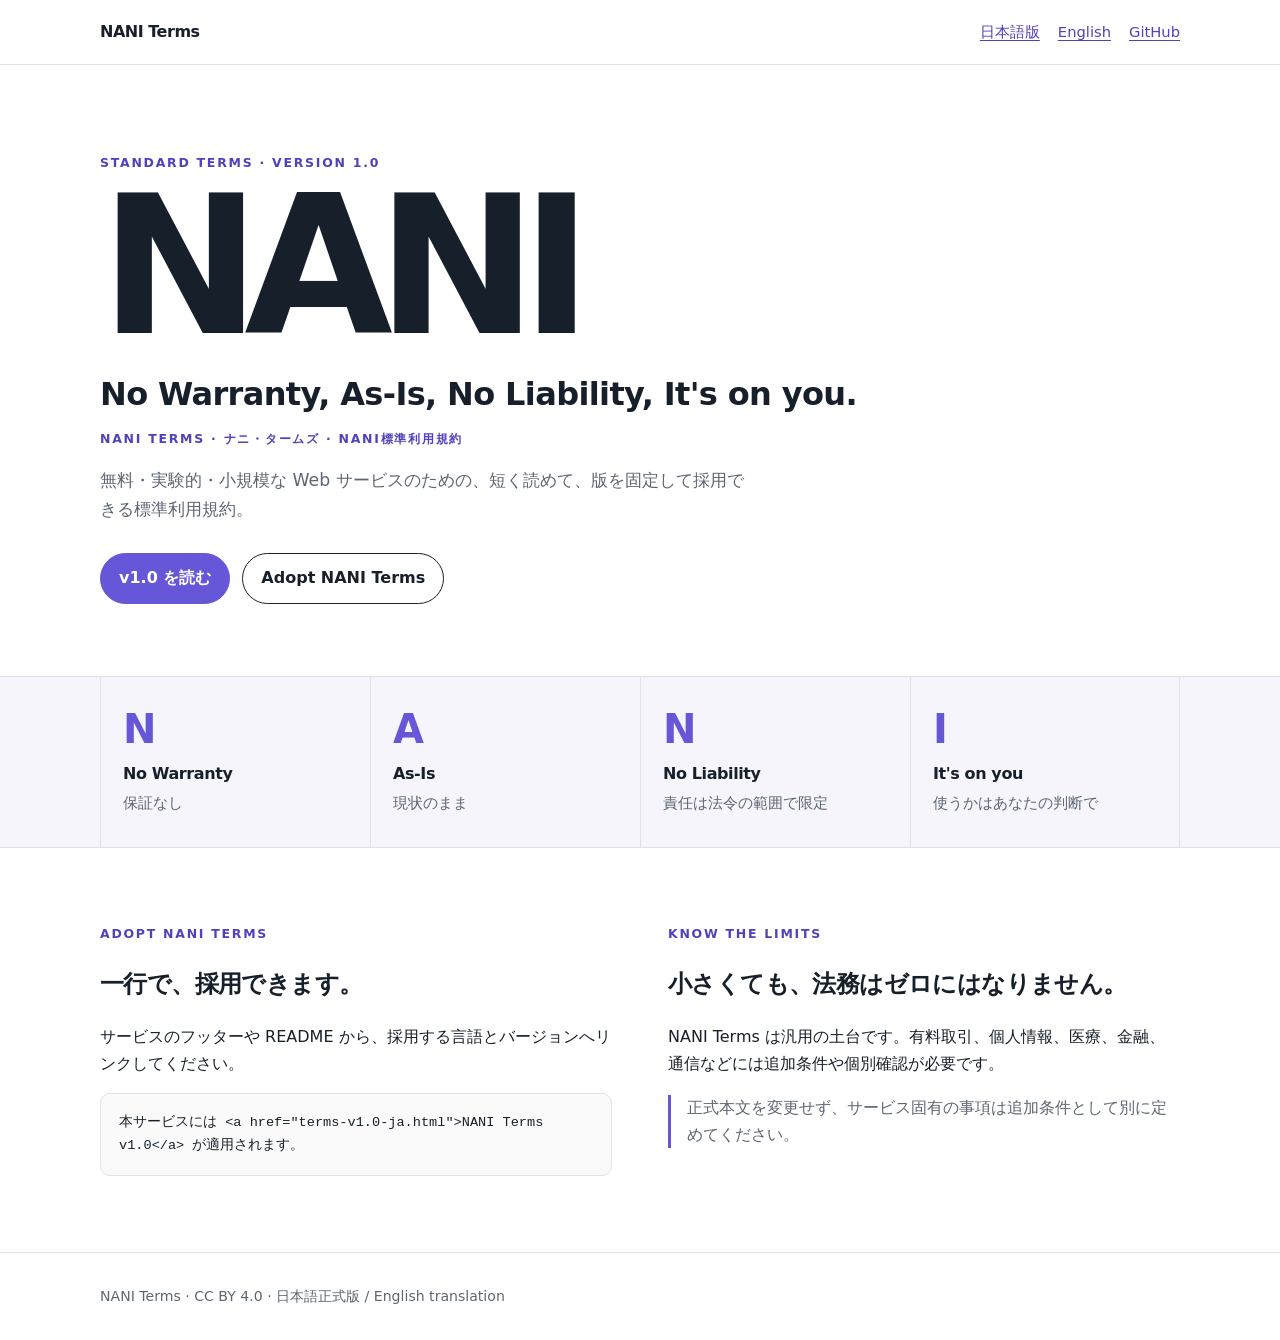
==== docs/index.html @ a5feff57 "add website" ====
<!doctype html>
<html lang="ja">
<head>
  <meta charset="utf-8">
  <meta name="viewport" content="width=device-width, initial-scale=1">
  <meta name="description" content="無料・実験的・小規模なサービスのためのシンプルな標準利用規約、NANI Terms。">
  <title>NANI Terms — Simple terms for small services</title>
  <link rel="stylesheet" href="style.css">
</head>
<body>
  <header><nav class="wrap" aria-label="メインナビゲーション">
    <a class="brand" href="index.html">NANI Terms</a>
    <div class="nav-links"><a href="terms-v1.0-ja.html">日本語版</a><a href="terms-v1.0-en.html" lang="en">English</a><a href="https://github.com/code4fukui/NANI-Terms">GitHub</a></div>
  </nav></header>
  <main>
    <div class="hero wrap">
      <div class="eyebrow">Standard terms · Version 1.0</div>
      <h1 class="nani">NANI</h1>
      <p class="tagline"><strong>No Warranty, As-Is, No Liability, It's on you.</strong></p>
      <p class="eyebrow">NANI Terms · ナニ・タームズ · NANI標準利用規約</p>
      <p class="lede">無料・実験的・小規模な Web サービスのための、短く読めて、版を固定して採用できる標準利用規約。</p>
      <div class="actions"><a class="button primary" href="terms-v1.0-ja.html">v1.0 を読む</a><a class="button" href="#adopt">Adopt NANI Terms</a></div>
    </div>
    <div class="meaning"><div class="wrap grid">
      <article><span class="letter">N</span><div><h2>No Warranty</h2><p>保証なし</p></div></article>
      <article><span class="letter">A</span><div><h2>As-Is</h2><p>現状のまま</p></div></article>
      <article><span class="letter">N</span><div><h2>No Liability</h2><p>責任は法令の範囲で限定</p></div></article>
      <article><span class="letter">I</span><div><h2>It's on you</h2><p>使うかはあなたの判断で</p></div></article>
    </div></div>
    <section class="content wrap" id="adopt"><div class="two-col">
      <div><div class="eyebrow">Adopt NANI Terms</div><h2>一行で、採用できます。</h2><p>サービスのフッターや README から、採用する言語とバージョンへリンクしてください。</p><div class="snippet">本サービスには &lt;a href="terms-v1.0-ja.html"&gt;NANI Terms v1.0&lt;/a&gt; が適用されます。</div></div>
      <div><div class="eyebrow">Know the limits</div><h2>小さくても、法務はゼロにはなりません。</h2><p>NANI Terms は汎用の土台です。有料取引、個人情報、医療、金融、通信などには追加条件や個別確認が必要です。</p><p class="note">正式本文を変更せず、サービス固有の事項は追加条件として別に定めてください。</p></div>
    </div></section>
  </main>
  <footer><div class="wrap">NANI Terms · CC BY 4.0 · 日本語正式版 / English translation</div></footer>
</body>
</html>
---- docs/style.css ----
:root {
  --ink: #17202a;
  --muted: #5d6672;
  --line: #dfe3e8;
  --paper: #fff;
  --soft: #f5f5fb;
  --accent: #6657d9;
  --accent-dark: #4f42bd;
  color-scheme: light;
  font-family: Inter, ui-sans-serif, system-ui, -apple-system, BlinkMacSystemFont, "Segoe UI", sans-serif;
  line-height: 1.65;
}
* { box-sizing: border-box; }
html { scroll-behavior: smooth; }
body { margin: 0; color: var(--ink); background: var(--paper); }
a { color: var(--accent-dark); text-underline-offset: .2em; }
a:hover { text-decoration-thickness: 2px; }
.wrap { width: min(1080px, calc(100% - 40px)); margin: 0 auto; }
header { border-bottom: 1px solid var(--line); }
nav { min-height: 64px; display: flex; align-items: center; justify-content: space-between; gap: 20px; }
.brand { color: var(--ink); text-decoration: none; font-weight: 800; letter-spacing: -.03em; }
.nav-links { display: flex; flex-wrap: wrap; gap: 18px; font-size: .92rem; }
.hero { padding: 88px 0 72px; }
.eyebrow { color: var(--accent-dark); font-size: .78rem; font-weight: 800; letter-spacing: .14em; text-transform: uppercase; }
.nani { margin: 12px 0 4px; font-size: clamp(5rem, 18vw, 12rem); line-height: .84; letter-spacing: -.085em; }
.tagline { margin: 26px 0 0; max-width: 760px; font-size: clamp(1.25rem, 3vw, 2rem); line-height: 1.35; letter-spacing: -.02em; }
.lede { max-width: 650px; color: var(--muted); font-size: 1.08rem; }
.actions { display: flex; flex-wrap: wrap; gap: 12px; margin-top: 30px; }
.button { display: inline-block; padding: 11px 18px; border: 1px solid var(--ink); border-radius: 999px; color: var(--ink); text-decoration: none; font-weight: 700; }
.button.primary { border-color: var(--accent); color: #fff; background: var(--accent); }
.button:hover { transform: translateY(-1px); }
.meaning { border-block: 1px solid var(--line); background: var(--soft); }
.grid { display: grid; grid-template-columns: repeat(4, 1fr); }
.meaning article { padding: 32px 22px; border-left: 1px solid var(--line); }
.meaning article:last-child { border-right: 1px solid var(--line); }
.letter { display: block; color: var(--accent); font-size: 2.5rem; font-weight: 900; line-height: 1; }
.meaning h2 { margin: 12px 0 4px; font-size: 1rem; }
.meaning p { margin: 0; color: var(--muted); font-size: .92rem; }
section.content { padding: 76px 0; }
.two-col { display: grid; grid-template-columns: 1fr 1fr; gap: 56px; }
h2 { letter-spacing: -.025em; }
.snippet { padding: 18px; border: 1px solid var(--line); border-radius: 10px; overflow-x: auto; background: #fafafa; font-family: ui-monospace, SFMono-Regular, Menlo, monospace; font-size: .85rem; }
.note { margin-top: 18px; padding-left: 16px; border-left: 3px solid var(--accent); color: var(--muted); }
.terms { width: min(760px, calc(100% - 40px)); margin: 0 auto; padding: 64px 0 100px; }
.terms h1 { font-size: clamp(2.4rem, 8vw, 4.5rem); line-height: 1; letter-spacing: -.055em; }
.terms h2 { margin-top: 42px; padding-top: 12px; border-top: 1px solid var(--line); }
.official { padding: 14px 16px; border: 1px solid #cfc8ff; border-radius: 8px; background: var(--soft); }
footer { padding: 32px 0; border-top: 1px solid var(--line); color: var(--muted); font-size: .88rem; }
@media (max-width: 720px) {
  .wrap { width: min(100% - 28px, 1080px); }
  .hero { padding: 62px 0 52px; }
  .grid, .two-col { grid-template-columns: 1fr; }
  .meaning article, .meaning article:last-child { border: 0; border-bottom: 1px solid var(--line); }
  .meaning article { display: grid; grid-template-columns: 50px 1fr; gap: 12px; }
  .meaning article p { grid-column: 2; }
}
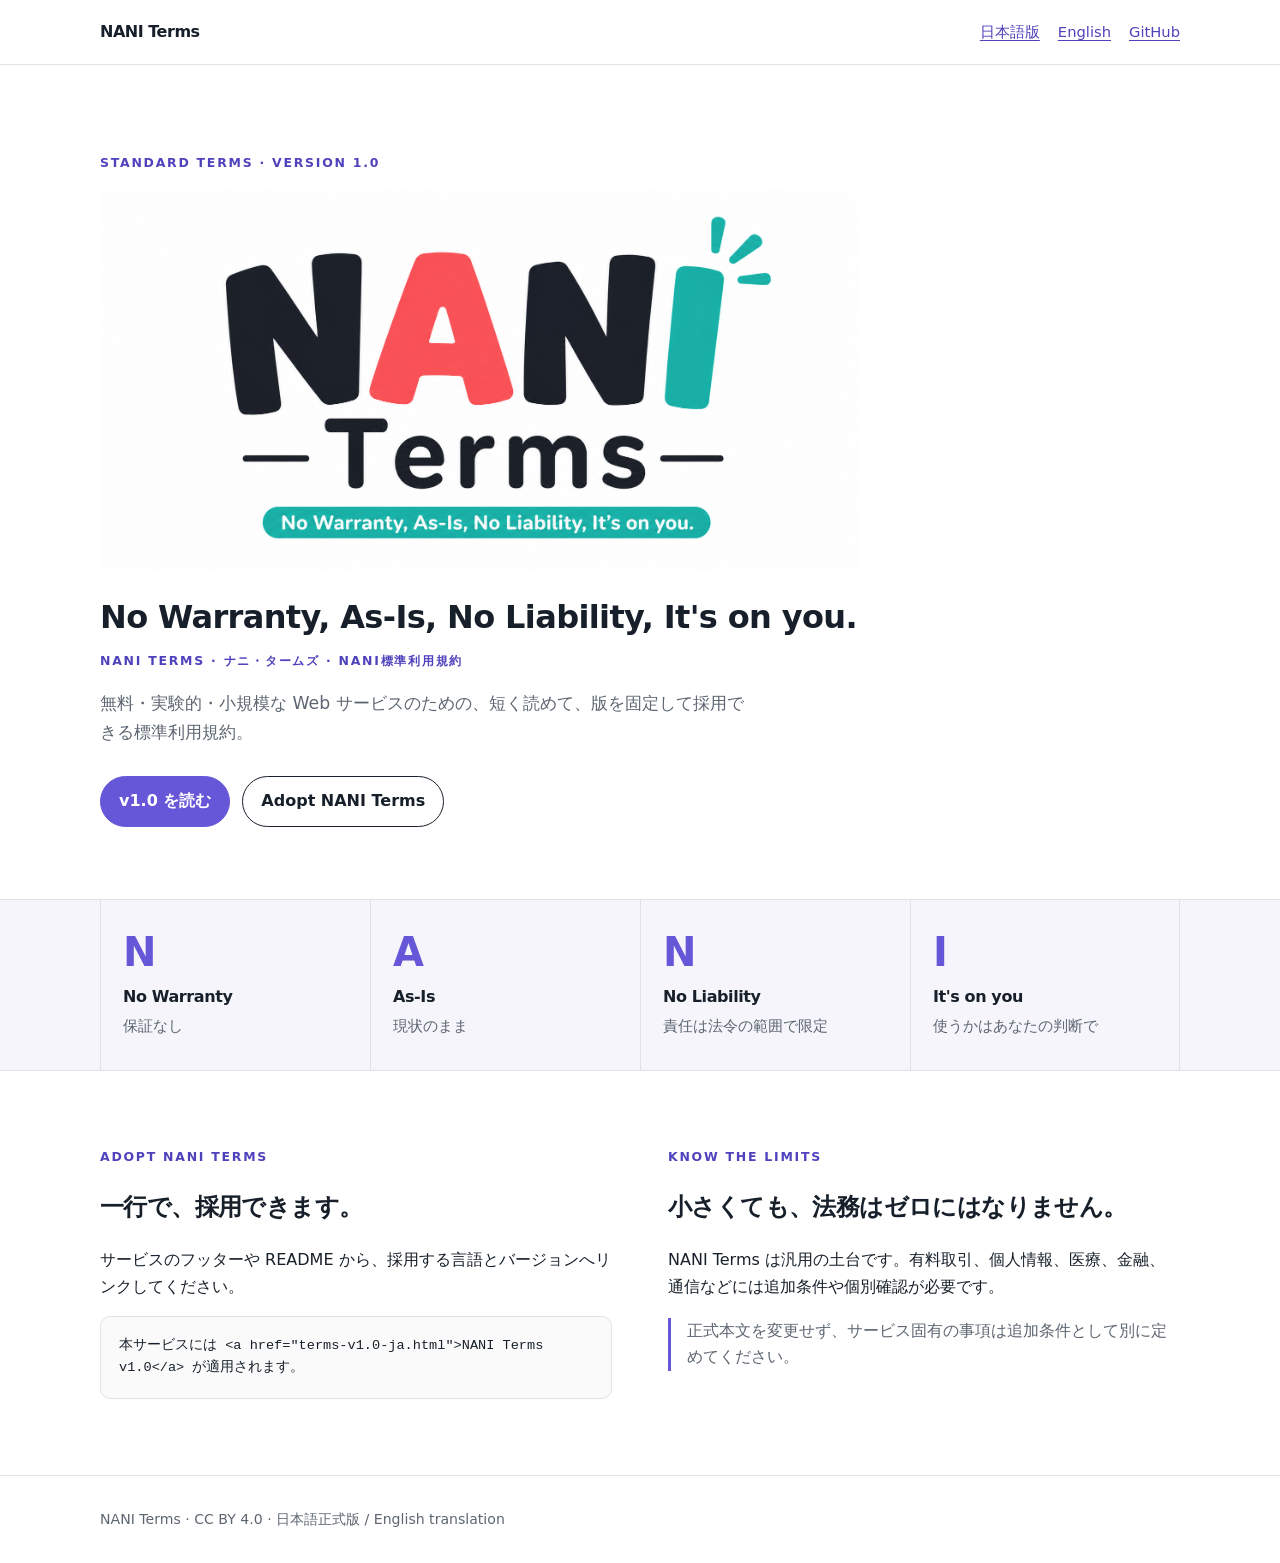
==== commit 19ef3175: "add logo" ====
--- a/docs/index.html
+++ b/docs/index.html
@@ -15,7 +15,8 @@
   <main>
     <div class="hero wrap">
       <div class="eyebrow">Standard terms · Version 1.0</div>
-      <h1 class="nani">NANI</h1>
+      <h1 class="sr-only">NANI Terms</h1>
+      <img class="hero-logo" src="assets/logo.png" alt="NANI Terms — ナニ・タームズ">
       <p class="tagline"><strong>No Warranty, As-Is, No Liability, It's on you.</strong></p>
       <p class="eyebrow">NANI Terms · ナニ・タームズ · NANI標準利用規約</p>
       <p class="lede">無料・実験的・小規模な Web サービスのための、短く読めて、版を固定して採用できる標準利用規約。</p>
--- a/docs/style.css
+++ b/docs/style.css
@@ -23,6 +23,8 @@
 .hero { padding: 88px 0 72px; }
 .eyebrow { color: var(--accent-dark); font-size: .78rem; font-weight: 800; letter-spacing: .14em; text-transform: uppercase; }
 .nani { margin: 12px 0 4px; font-size: clamp(5rem, 18vw, 12rem); line-height: .84; letter-spacing: -.085em; }
+.hero-logo { display: block; width: min(100%, 760px); height: auto; margin: 16px 0 8px; }
+.sr-only { position: absolute; width: 1px; height: 1px; padding: 0; margin: -1px; overflow: hidden; clip: rect(0, 0, 0, 0); white-space: nowrap; border: 0; }
 .tagline { margin: 26px 0 0; max-width: 760px; font-size: clamp(1.25rem, 3vw, 2rem); line-height: 1.35; letter-spacing: -.02em; }
 .lede { max-width: 650px; color: var(--muted); font-size: 1.08rem; }
 .actions { display: flex; flex-wrap: wrap; gap: 12px; margin-top: 30px; }
@@ -54,4 +56,3 @@
   .meaning article { display: grid; grid-template-columns: 50px 1fr; gap: 12px; }
   .meaning article p { grid-column: 2; }
 }
-
